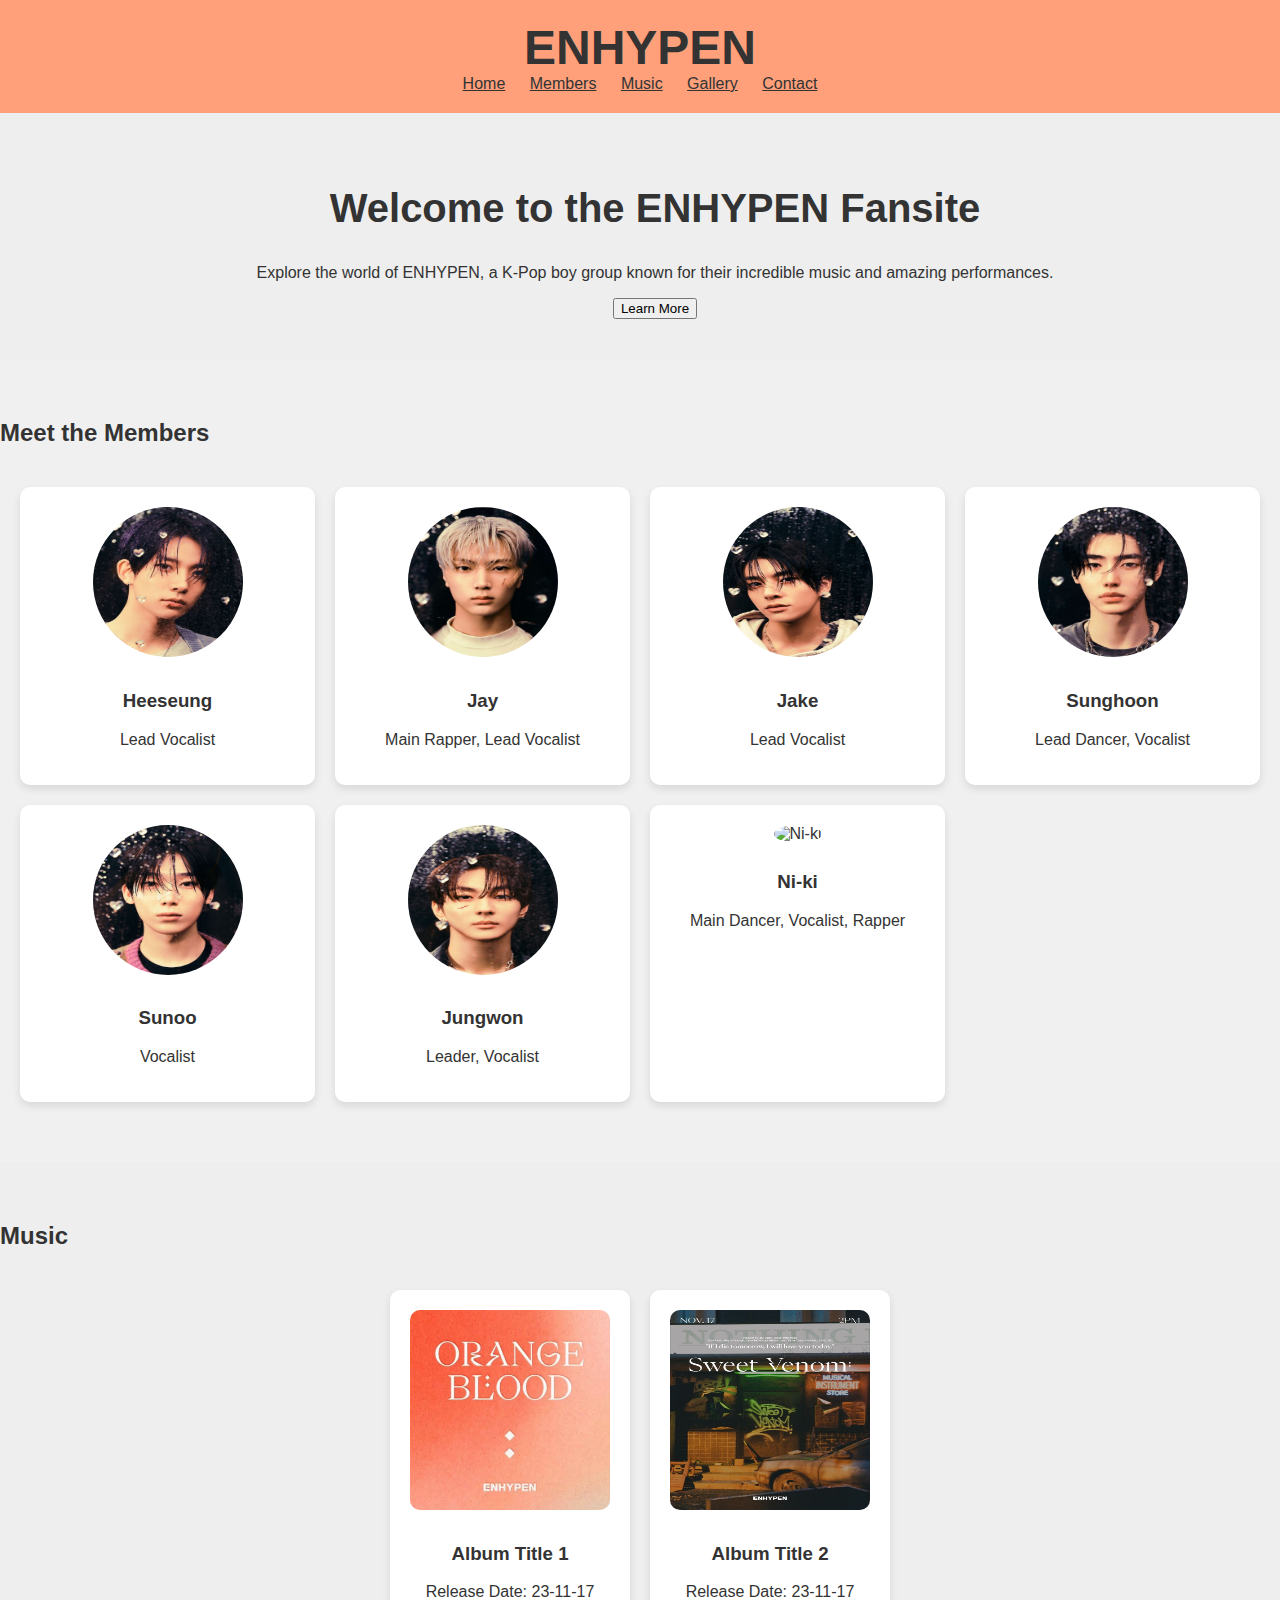
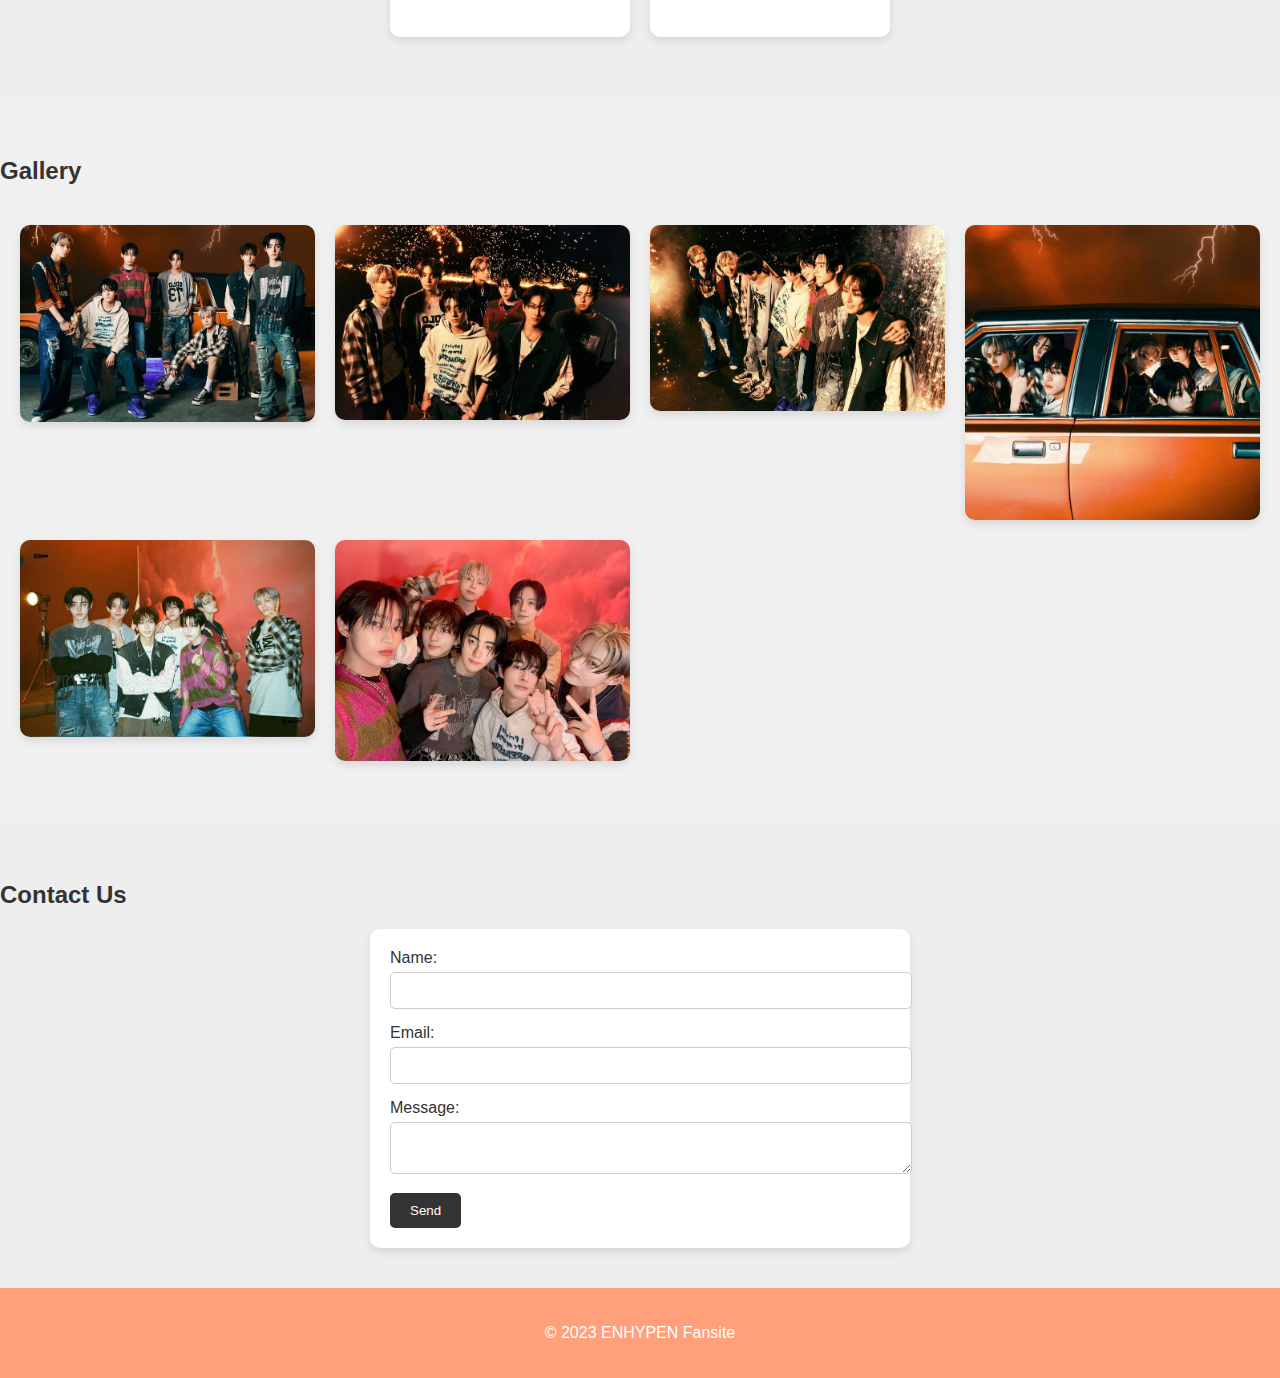
==== index.html @ 53cd37a4 "Rename BentilloMarielle.html to index.html" ====
<!DOCTYPE html>
<html lang="en">
<head>
    <meta charset="UTF-8">
    <meta name="viewport" content="width=device-width, initial-scale=1.0">
    <title>ENHYPEN Fansite</title>
    <link rel="stylesheet" href="style.css">
</head>
<body>
    <header>
        <h1>ENHYPEN</h1>
        <nav>
            <ul>
                <li><a href="#home"><u>Home</u></a></li>
                <li><a href="#members"><u>Members</u></a></li>
                <li><a href="#music"><u>Music</u></a></li>
                <li><a href="#gallery"><u>Gallery</u></a></li>
                <li><a href="#contact"><u>Contact</u></a></li>
            </ul>
        </nav>
    </header>

    <section id="home">
        <div class="hero">
             <div class="hero-text">
                <h2>Welcome to the ENHYPEN Fansite</h2>
                <p>Explore the world of ENHYPEN, a K-Pop boy group known for their incredible music and amazing performances.</p>
                <button>Learn More</button>
            </div>
        </div>
    </section>

    <section id="members">
        <h2>Meet the Members</h2>
        <div class="members-grid">
            <div class="member">
                <img src="heeseung.jpg" alt="Heeseung">
                <h3>Heeseung</h3>
                <p>Lead Vocalist</p>
            </div>
            <div class="member">
                <img src="jay.jpg" alt="Jay">
                <h3>Jay</h3>
                <p>Main Rapper, Lead Vocalist</p>
            </div>
            <div class="member">
                <img src="jake.jpg" alt="Jake">
                <h3>Jake</h3>
                <p>Lead Vocalist</p>
            </div>
            <div class="member">
                <img src="sunghoon.jpg" alt="Sunghoon">
                <h3>Sunghoon</h3>
                <p>Lead Dancer, Vocalist</p>
            </div>
            <div class="member">
                <img src="sunoo.jpg" alt="Sunoo">
                <h3>Sunoo</h3>
                <p>Vocalist</p>
            </div>
            <div class="member">
                <img src="jungwon.jpg" alt="Jungwon">
                <h3>Jungwon</h3>
                <p>Leader, Vocalist</p>
            </div>
            <div class="member">
                <img src="ni-ki.jpg" alt="Ni-ki">
                <h3>Ni-ki</h3>
                <p>Main Dancer, Vocalist, Rapper</p>
            </div>
        </div>
    </section>

    <section id="music">
        <h2>Music</h2>
        <div class="music-list">
            <div class="album">
                <img src="album-cover1.jpg" alt="Album Cover 1">
                <h3>Album Title 1</h3>
                <p>Release Date: 23-11-17</p>
            </div>
            <div class="album">
                <img src="album-cover2.jpg" alt="Album Cover 2">
                <h3>Album Title 2</h3>
                <p>Release Date: 23-11-17</p>
            </div>
            </div>
    </section>

    <section id="gallery">
        <h2>Gallery</h2>
        <div class="gallery-grid">
            <img src="image1.jpg" alt="Gallery Image 1">
            <img src="image2.jpg" alt="Gallery Image 2">
            <img src="image3.jpg" alt="Gallery Image 3">
            <img src="image4.jpg" alt="Gallery Image 4">
            <img src="image5.jpg" alt="Gallery Image 5">
            <img src="image6.jpg" alt="Gallery Image 6">
        </div>
    </section>

    <section id="contact">
        <h2>Contact Us</h2>
        <form action="#">
            <label for="name">Name:</label>
            <input type="text" id="name" name="name">
            <label for="email">Email:</label>
            <input type="email" id="email" name="email">
            <label for="message">Message:</label>
            <textarea id="message" name="message"></textarea>
            <button type="submit">Send</button>
        </form>
    </section>

    <footer>
        <p>&copy; 2023 ENHYPEN Fansite</p>
    </footer>

    <script src="script.js"></script>
</body>
</html>
---- style.css ----
body {
  font-family: sans-serif;
  margin: 0;
  padding: 0;
  background-color: #f0f0f0;
  color: #333;
}

header {
  background-color: #FFA07A;
  padding: 20px;
  text-align: center;
}

h1 {
  margin: 0;
  font-size: 3em;
  color: #333;
}

nav ul {
  list-style: none;
  margin: 0;
  padding: 0;
}

nav li {
  display: inline-block;
  margin: 0 10px;
}

nav a {
  text-decoration: none;
  color: #333;
}

#home {
  background-color: #eee;
  padding: 40px 0;
}

.hero {
  display: flex;
  justify-content: center;
  align-items: center;
  text-align: center;
}

.hero img {
  max-width: 100%;
  height: auto;
}

.hero-text {
  margin-left: 30px;,  ,
}

.hero h2 {
  font-size: 2.5em;
  color: #333;
}

#members {
  padding: 40px 0;
}

.members-grid {
  display: grid;
  grid-template-columns: repeat(auto-fit, minmax(250px, 1fr));
  gap: 20px;
  padding: 20px;
}

.member {
  text-align: center;
  background-color: #fff;
  padding: 20px;
  border-radius: 10px;
  box-shadow: 0 4px 8px rgba(0, 0, 0, 0.1);
}

.member img {
  width: 150px;
  height: 150px;
  border-radius: 50%;
  margin-bottom: 10px;
}

#music {
  padding: 40px 0;
  background-color: #eee;
}

.music-list {
  display: flex;
  flex-wrap: wrap;
  justify-content: center;
  gap: 20px;
  padding: 20px;
}

.album {
  background-color: #fff;
  padding: 20px;
  border-radius: 10px;
  box-shadow: 0 4px 8px rgba(0, 0, 0, 0.1);
  text-align: center;
}

.album img {
  width: 200px;
  height: 200px;
  border-radius: 10px;
  margin-bottom: 10px;
}

#gallery {
  padding: 40px 0;
}

.gallery-grid {
  display: grid;
  grid-template-columns: repeat(auto-fit, minmax(250px, 1fr));
  gap: 20px;
  padding: 20px;
}

.gallery-grid img {
  width: 100%;
  height: auto;
  border-radius: 10px;
  box-shadow: 0 4px 8px rgba(0, 0, 0, 0.1);
}

#contact {
  padding: 40px 0;
  background-color: #eee;
}

#contact form {
  max-width: 500px;
  margin: 0 auto;
  padding: 20px;
  background-color: #fff;
  border-radius: 10px;
  box-shadow: 0 4px 8px rgba(0, 0, 0, 0.1);
}

#contact label {
  display: block;
  margin-bottom: 5px;
}

#contact input,
#contact textarea {
  width: 100%;
  padding: 10px;
  margin-bottom: 15px;
  border: 1px solid #ccc;
  border-radius: 5px;
}

#contact button {
  background-color: #333;
  color: #fff;
  padding: 10px 20px;
  border: none;
  border-radius: 5px;
  cursor: pointer;
}

footer {
  background-color: #FFA07A;
  color: #fff;
  padding: 20px;
  text-align: center;
}
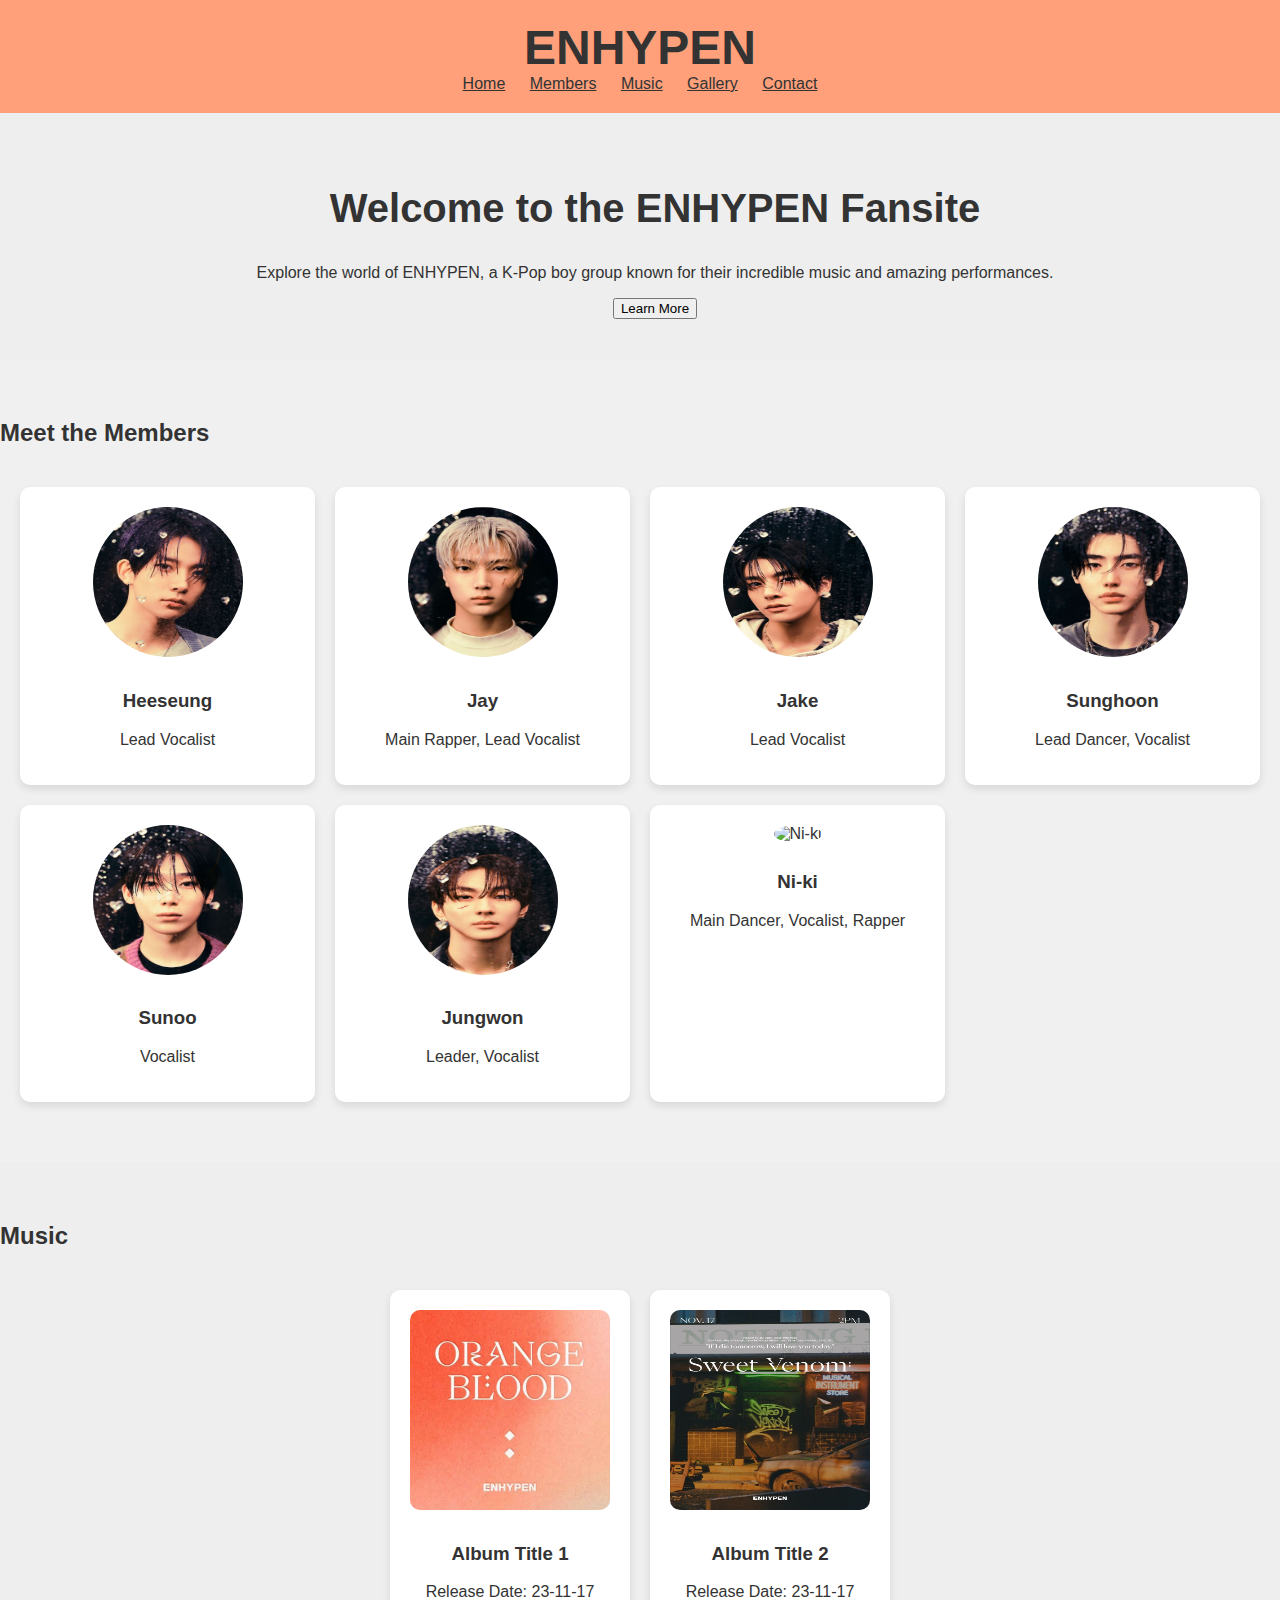
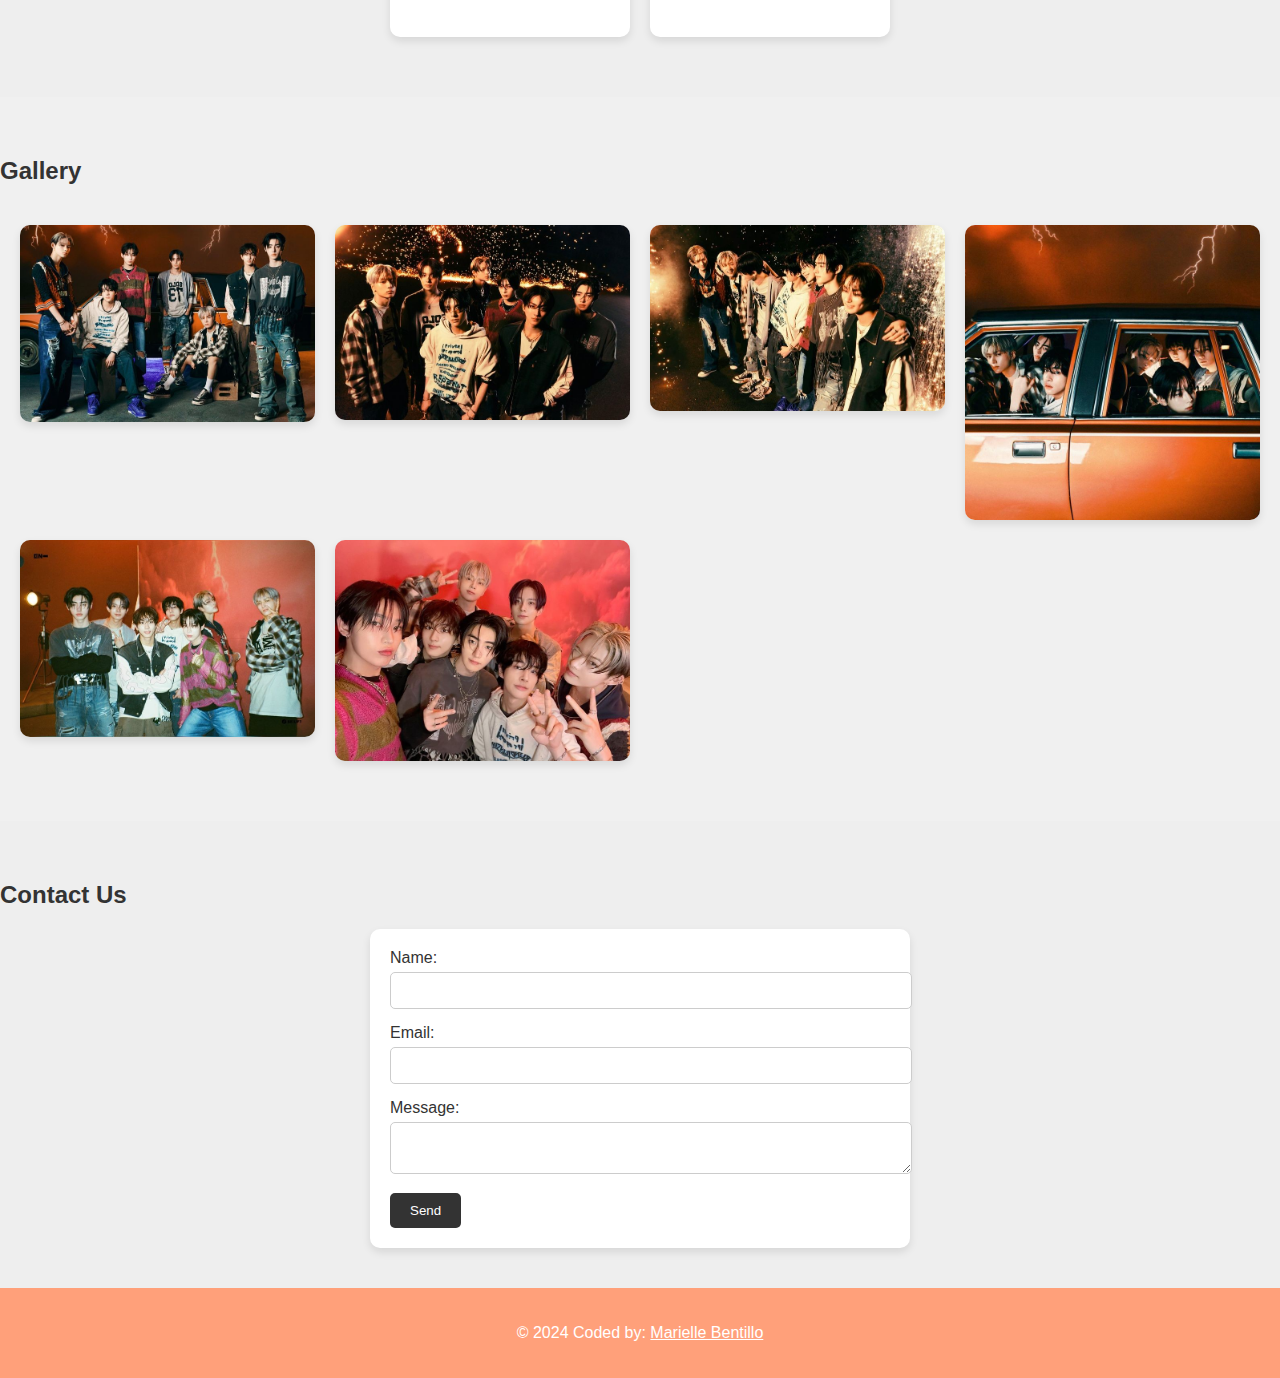
==== commit a2e20c89: "Update index.html" ====
--- a/index.html
+++ b/index.html
@@ -113,7 +113,7 @@
     </section>
 
     <footer>
-        <p>&copy; 2023 ENHYPEN Fansite</p>
+        <p>&copy; 2024 Coded by: <u>Marielle Bentillo</u></p>
     </footer>
 
     <script src="script.js"></script>
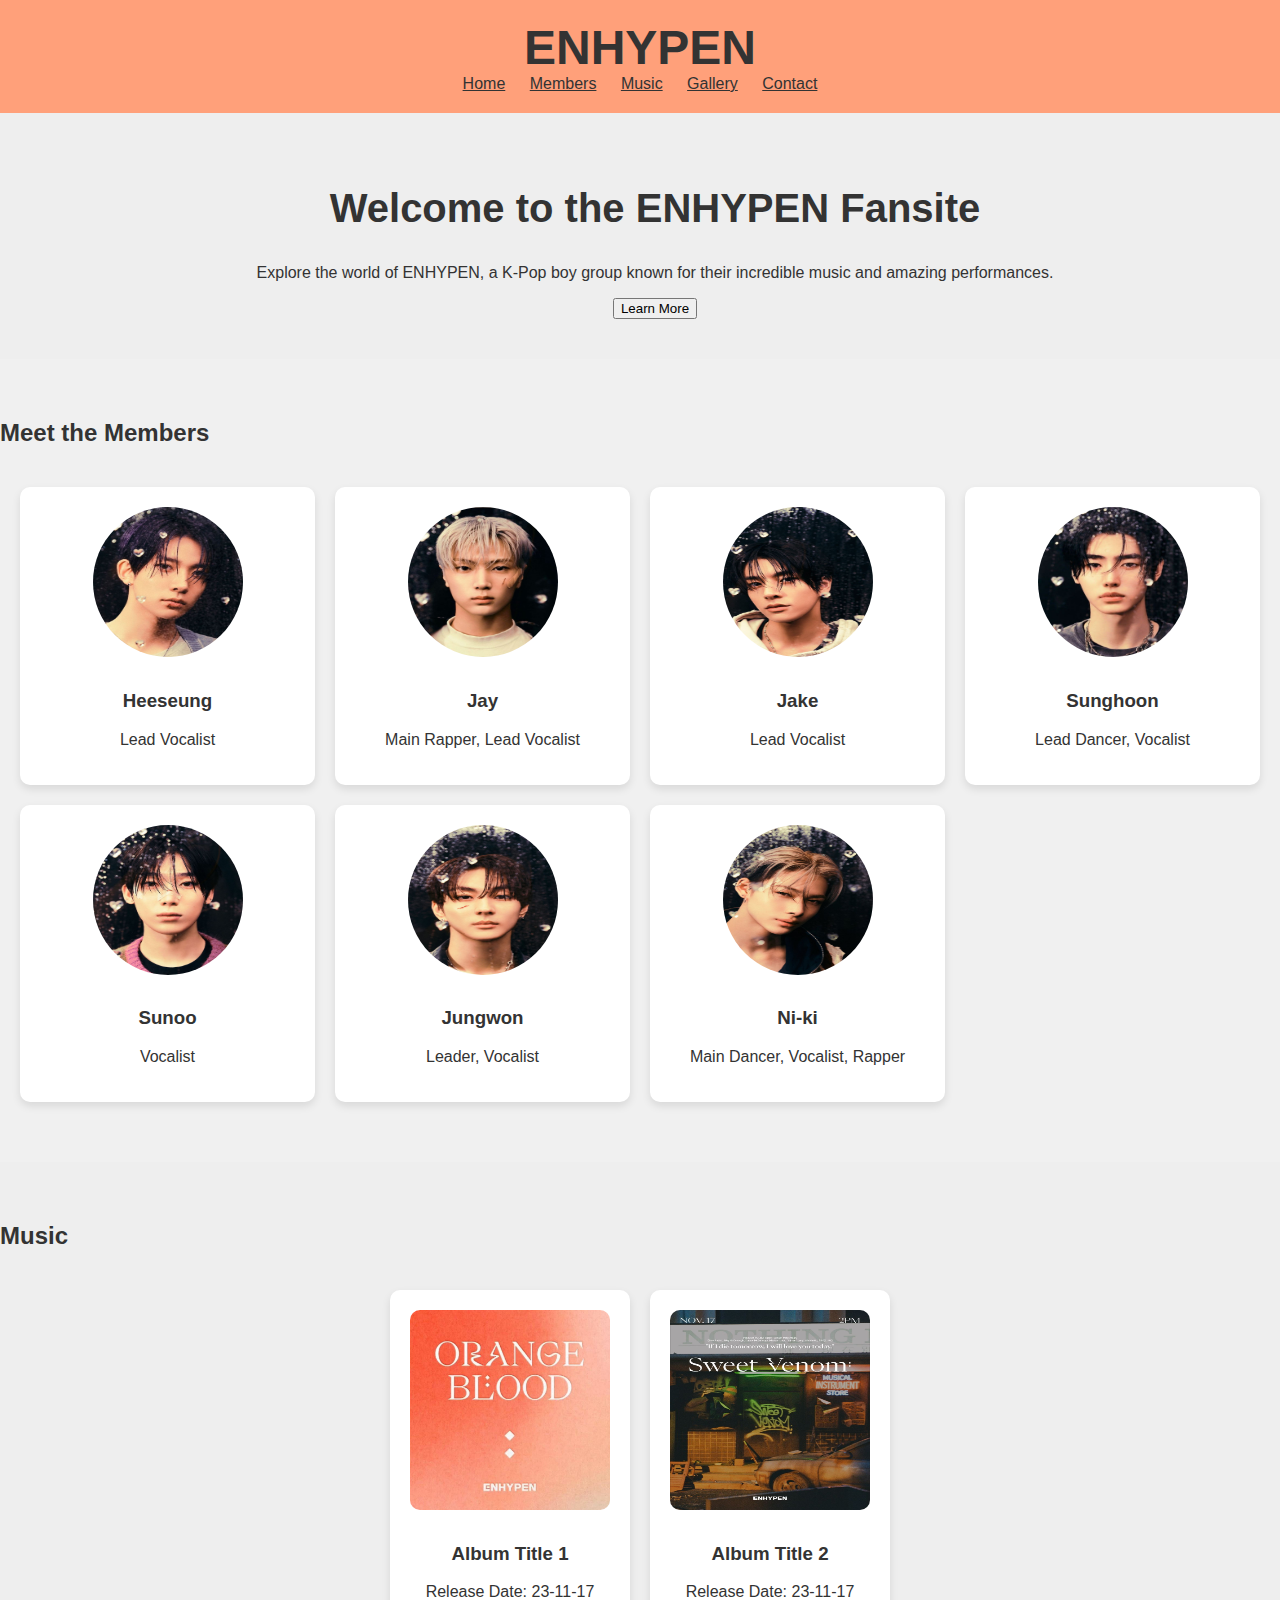
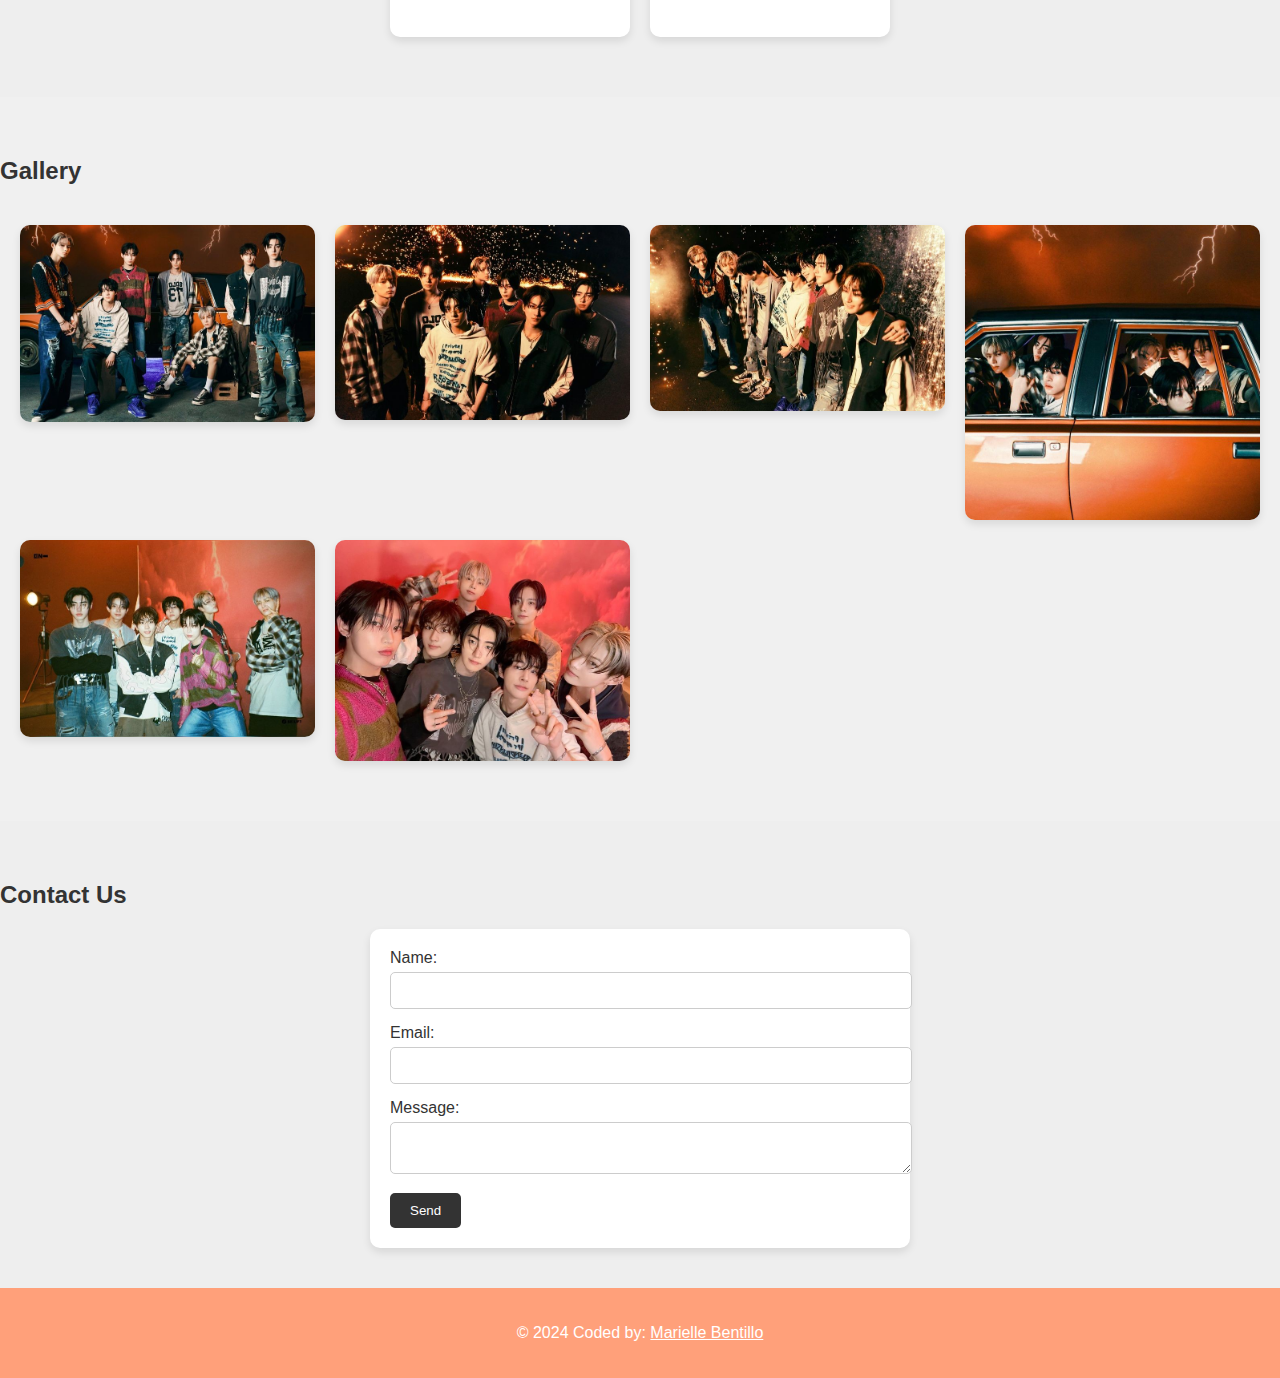
==== commit 19828037: "Update index.html" ====
--- a/index.html
+++ b/index.html
@@ -64,7 +64,7 @@
                 <p>Leader, Vocalist</p>
             </div>
             <div class="member">
-                <img src="ni-ki.jpg" alt="Ni-ki">
+                <img src="niki.jpg" alt="Ni-ki">
                 <h3>Ni-ki</h3>
                 <p>Main Dancer, Vocalist, Rapper</p>
             </div>
